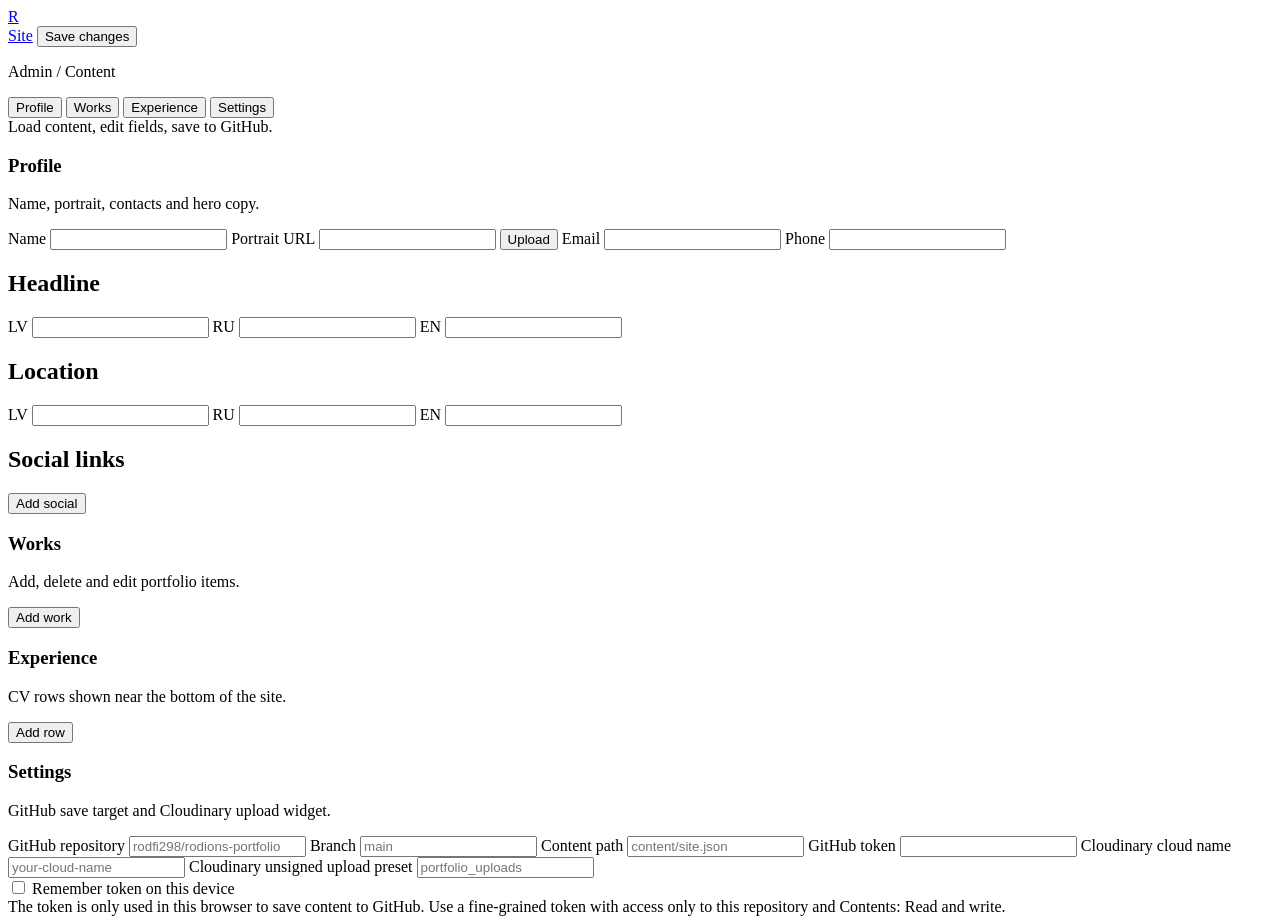
==== admin.html @ ef05d15c "Add admin.html" ====
<!doctype html>
<html lang="lv">
  <head>
    <meta charset="UTF-8" />
    <meta name="viewport" content="width=device-width, initial-scale=1.0" />
    <meta name="robots" content="noindex" />
    <meta name="theme-color" content="#ffffff" />
    <title>Admin | Rodions Timošins</title>
    <link rel="preconnect" href="https://fonts.googleapis.com" />
    <link rel="preconnect" href="https://fonts.gstatic.com" crossorigin />
    <link
      href="https://fonts.googleapis.com/css2?family=Montserrat:wght@500;600;700;800&display=swap"
      rel="stylesheet"
    />
    <link rel="stylesheet" href="admin.css" />
  </head>
  <body>
    <header class="admin-header">
      <a class="brand" href="index.html"><span>R</span></a>
      <nav>
        <a href="index.html">Site</a>
        <button type="button" id="save-top">Save changes</button>
      </nav>
    </header>

    <main class="admin-shell">
      <aside class="admin-rail" aria-label="Admin sections">
        <p>Admin / Content</p>
        <button type="button" class="is-active" data-tab="profile">Profile</button>
        <button type="button" data-tab="works">Works</button>
        <button type="button" data-tab="experience">Experience</button>
        <button type="button" data-tab="settings">Settings</button>
      </aside>

      <section class="admin-stage">
        <div class="status" id="status">Load content, edit fields, save to GitHub.</div>

        <section class="panel is-active" data-panel="profile">
          <div class="panel-head">
            <h1>Profile</h1>
            <p>Name, portrait, contacts and hero copy.</p>
          </div>

          <div class="form-grid">
            <label>
              Name
              <input data-bind="profile.name" autocomplete="name" />
            </label>
            <label>
              Portrait URL
              <span class="inline-control">
                <input data-bind="profile.portrait" data-media-target="profile.portrait" />
                <button type="button" data-upload-target="profile.portrait">Upload</button>
              </span>
            </label>
            <label>
              Email
              <input data-bind="contact.email" autocomplete="email" />
            </label>
            <label>
              Phone
              <input data-bind="contact.phone" autocomplete="tel" />
            </label>
          </div>

          <h2>Headline</h2>
          <div class="form-grid three">
            <label>LV <input data-bind="profile.headline.lv" /></label>
            <label>RU <input data-bind="profile.headline.ru" /></label>
            <label>EN <input data-bind="profile.headline.en" /></label>
          </div>

          <h2>Location</h2>
          <div class="form-grid three">
            <label>LV <input data-bind="profile.location.lv" /></label>
            <label>RU <input data-bind="profile.location.ru" /></label>
            <label>EN <input data-bind="profile.location.en" /></label>
          </div>

          <h2>Social links</h2>
          <div id="social-list" class="stack-list"></div>
          <button type="button" class="secondary" id="add-social">Add social</button>
        </section>

        <section class="panel" data-panel="works">
          <div class="panel-head split">
            <div>
              <h1>Works</h1>
              <p>Add, delete and edit portfolio items.</p>
            </div>
            <button type="button" id="add-project">Add work</button>
          </div>

          <div class="works-layout">
            <div class="project-list" id="project-list"></div>
            <article class="project-editor" id="project-editor"></article>
          </div>
        </section>

        <section class="panel" data-panel="experience">
          <div class="panel-head split">
            <div>
              <h1>Experience</h1>
              <p>CV rows shown near the bottom of the site.</p>
            </div>
            <button type="button" id="add-experience">Add row</button>
          </div>
          <div id="experience-list" class="stack-list"></div>
        </section>

        <section class="panel" data-panel="settings">
          <div class="panel-head">
            <h1>Settings</h1>
            <p>GitHub save target and Cloudinary upload widget.</p>
          </div>

          <div class="form-grid">
            <label>
              GitHub repository
              <input id="repo-input" placeholder="rodfi298/rodions-portfolio" />
            </label>
            <label>
              Branch
              <input id="branch-input" placeholder="main" />
            </label>
            <label>
              Content path
              <input id="path-input" placeholder="content/site.json" />
            </label>
            <label>
              GitHub token
              <input id="token-input" type="password" autocomplete="off" />
            </label>
            <label>
              Cloudinary cloud name
              <input data-bind="cms.cloudinaryCloudName" placeholder="your-cloud-name" />
            </label>
            <label>
              Cloudinary unsigned upload preset
              <input data-bind="cms.cloudinaryUploadPreset" placeholder="portfolio_uploads" />
            </label>
          </div>

          <label class="check-row">
            <input id="remember-token" type="checkbox" />
            Remember token on this device
          </label>

          <div class="note">
            The token is only used in this browser to save content to GitHub. Use a fine-grained
            token with access only to this repository and Contents: Read and write.
          </div>
        </section>
      </section>
    </main>

    <script src="https://upload-widget.cloudinary.com/global/all.js"></script>
    <script src="admin.js"></script>
  </body>
</html>
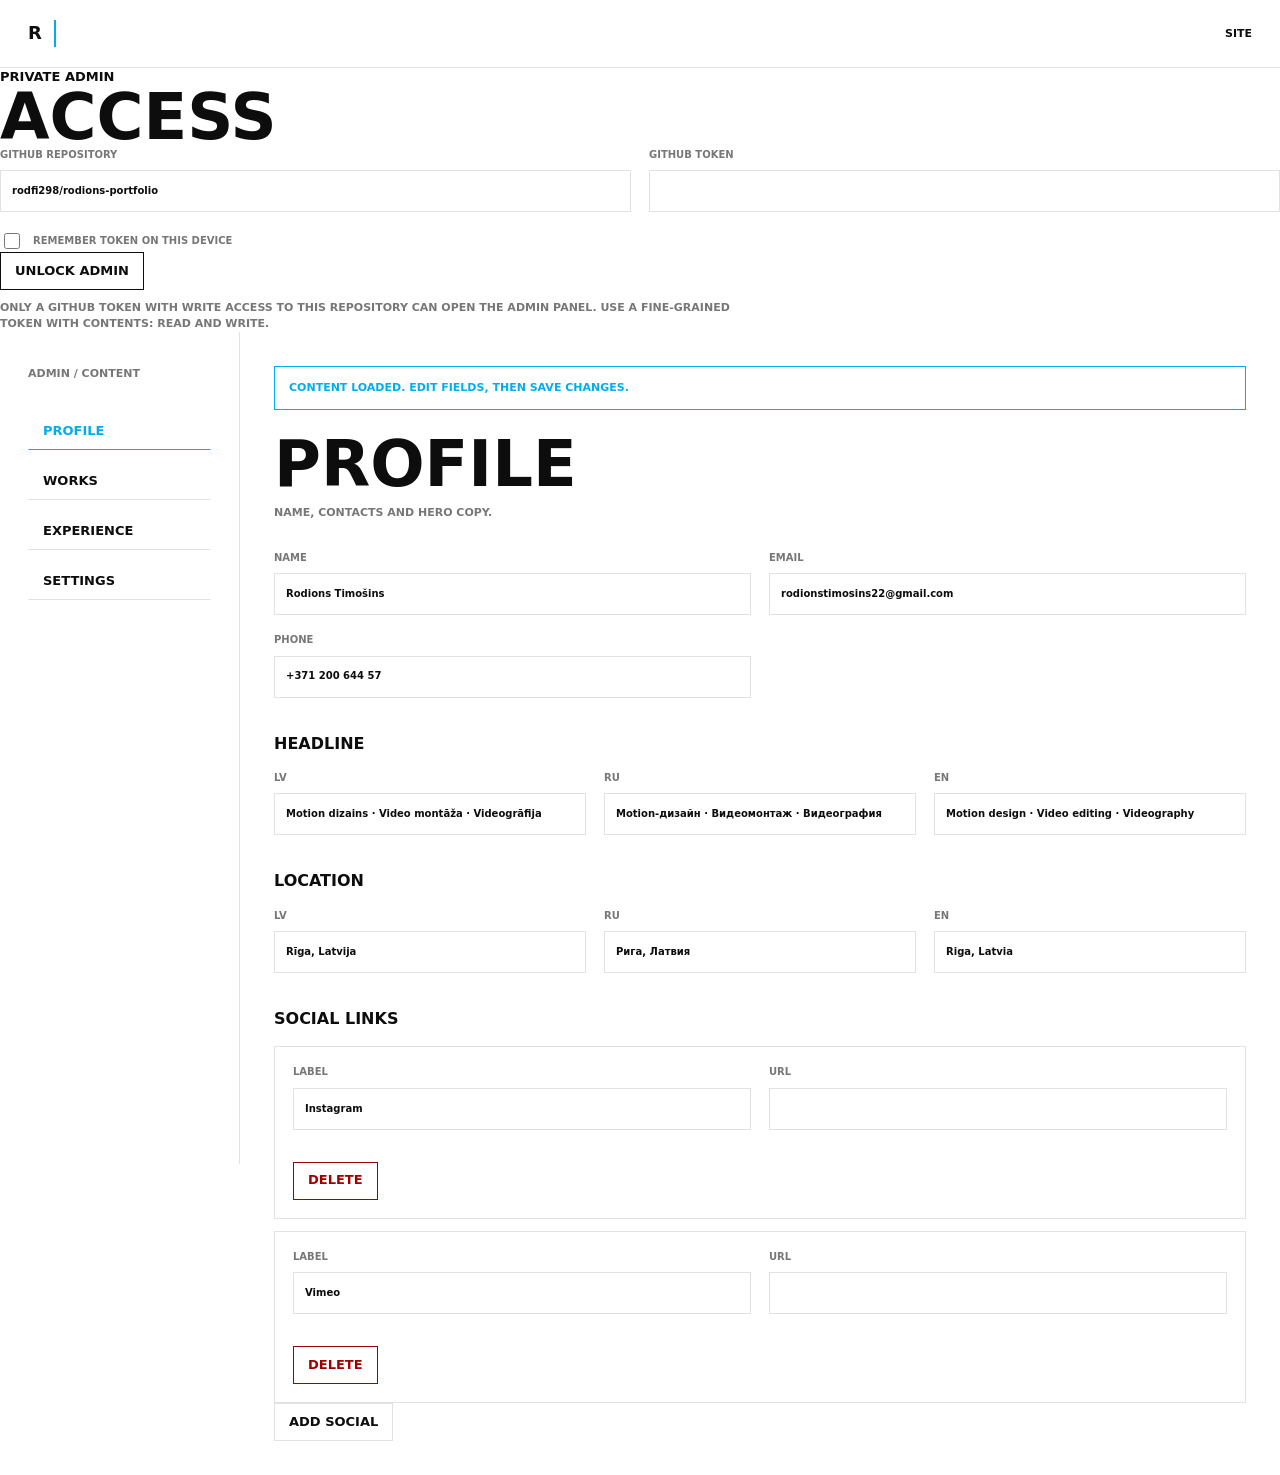
==== commit c5c75b81: "Tighten portfolio admin and responsive layout" ====
--- a/admin.html
+++ b/admin.html
@@ -19,11 +19,39 @@
       <a class="brand" href="index.html"><span>R</span></a>
       <nav>
         <a href="index.html">Site</a>
-        <button type="button" id="save-top">Save changes</button>
+        <button type="button" id="logout-button" class="secondary" hidden>Log out</button>
+        <button type="button" id="save-top" hidden>Save changes</button>
       </nav>
     </header>
 
-    <main class="admin-shell">
+    <section class="lock-screen" id="lock-screen">
+      <form class="lock-card" id="unlock-form">
+        <p>Private admin</p>
+        <h1>Access</h1>
+        <div class="form-grid">
+          <label>
+            GitHub repository
+            <input id="lock-repo" value="rodfi298/rodions-portfolio" autocomplete="off" />
+          </label>
+          <label>
+            GitHub token
+            <input id="lock-token" type="password" autocomplete="off" />
+          </label>
+        </div>
+        <label class="check-row">
+          <input id="lock-remember" type="checkbox" />
+          Remember token on this device
+        </label>
+        <button type="submit">Unlock admin</button>
+        <div class="note lock-message" id="lock-message" aria-live="polite"></div>
+        <div class="note">
+          Only a GitHub token with write access to this repository can open the admin panel. Use a
+          fine-grained token with Contents: Read and write.
+        </div>
+      </form>
+    </section>
+
+    <main class="admin-shell" id="admin-app" hidden>
       <aside class="admin-rail" aria-label="Admin sections">
         <p>Admin / Content</p>
         <button type="button" class="is-active" data-tab="profile">Profile</button>
@@ -38,20 +66,13 @@
         <section class="panel is-active" data-panel="profile">
           <div class="panel-head">
             <h1>Profile</h1>
-            <p>Name, portrait, contacts and hero copy.</p>
+            <p>Name, contacts and hero copy.</p>
           </div>
 
           <div class="form-grid">
             <label>
               Name
               <input data-bind="profile.name" autocomplete="name" />
-            </label>
-            <label>
-              Portrait URL
-              <span class="inline-control">
-                <input data-bind="profile.portrait" data-media-target="profile.portrait" />
-                <button type="button" data-upload-target="profile.portrait">Upload</button>
-              </span>
             </label>
             <label>
               Email
--- a/admin.css
+++ b/admin.css
@@ -0,0 +1,329 @@
+:root {
+  --bg: #ffffff;
+  --text: #0d0d0d;
+  --muted: #777777;
+  --line: #e2e2e2;
+  --soft: #f7f7f7;
+  --accent: #00aeef;
+  --danger: #a00000;
+}
+
+* {
+  box-sizing: border-box;
+}
+
+body {
+  margin: 0;
+  background: var(--bg);
+  color: var(--text);
+  font-family: Montserrat, ui-sans-serif, system-ui, -apple-system, BlinkMacSystemFont, "Segoe UI",
+    sans-serif;
+  font-size: 13px;
+  font-weight: 600;
+  line-height: 1.45;
+  text-transform: uppercase;
+}
+
+button,
+input,
+textarea,
+select {
+  font: inherit;
+}
+
+button {
+  min-height: 38px;
+  padding: 0 14px;
+  color: var(--text);
+  background: #ffffff;
+  border: 1px solid var(--text);
+  cursor: pointer;
+  text-transform: uppercase;
+}
+
+button:hover {
+  border-color: var(--accent);
+  color: var(--accent);
+}
+
+button.secondary {
+  border-color: var(--line);
+}
+
+button.danger {
+  border-color: var(--danger);
+  color: var(--danger);
+}
+
+a {
+  color: inherit;
+  text-decoration: none;
+}
+
+input,
+textarea,
+select {
+  width: 100%;
+  min-height: 42px;
+  padding: 10px 11px;
+  color: var(--text);
+  background: #ffffff;
+  border: 1px solid var(--line);
+  border-radius: 0;
+  outline: none;
+  text-transform: none;
+}
+
+textarea {
+  min-height: 96px;
+  resize: vertical;
+}
+
+input:focus,
+textarea:focus,
+select:focus {
+  border-color: var(--accent);
+}
+
+.admin-header {
+  position: sticky;
+  top: 0;
+  z-index: 10;
+  display: flex;
+  align-items: center;
+  justify-content: space-between;
+  min-height: 68px;
+  padding: 0 28px;
+  background: rgba(255, 255, 255, 0.95);
+  border-bottom: 1px solid var(--line);
+  backdrop-filter: blur(18px);
+}
+
+.brand {
+  display: inline-flex;
+  font-size: 18px;
+  font-weight: 800;
+}
+
+.brand span {
+  padding-right: 12px;
+  border-right: 2px solid var(--accent);
+}
+
+.admin-header nav {
+  display: flex;
+  align-items: center;
+  gap: 22px;
+  font-size: 11px;
+  font-weight: 800;
+}
+
+.admin-shell {
+  display: grid;
+  grid-template-columns: 240px minmax(0, 1fr);
+  min-height: calc(100vh - 68px);
+}
+
+.admin-rail {
+  position: sticky;
+  top: 68px;
+  align-self: start;
+  height: calc(100vh - 68px);
+  padding: 34px 28px;
+  border-right: 1px solid var(--line);
+}
+
+.admin-rail p {
+  margin: 0 0 30px;
+  color: var(--muted);
+  font-size: 11px;
+  font-weight: 800;
+}
+
+.admin-rail button {
+  display: block;
+  width: 100%;
+  margin: 0 0 12px;
+  border-color: transparent;
+  border-bottom-color: var(--line);
+  text-align: left;
+}
+
+.admin-rail button.is-active {
+  border-bottom-color: var(--accent);
+  color: var(--accent);
+}
+
+.admin-stage {
+  padding: 34px;
+}
+
+.status {
+  min-height: 42px;
+  margin-bottom: 24px;
+  padding: 13px 14px;
+  border: 1px solid var(--line);
+  color: var(--muted);
+  font-size: 11px;
+  font-weight: 800;
+}
+
+.status.is-error {
+  border-color: var(--danger);
+  color: var(--danger);
+}
+
+.status.is-ok {
+  border-color: var(--accent);
+  color: var(--accent);
+}
+
+.panel {
+  display: none;
+}
+
+.panel.is-active {
+  display: block;
+}
+
+.panel-head {
+  margin-bottom: 30px;
+}
+
+.panel-head.split {
+  display: flex;
+  align-items: start;
+  justify-content: space-between;
+  gap: 20px;
+}
+
+h1,
+h2,
+p {
+  margin: 0;
+}
+
+h1 {
+  font-size: clamp(34px, 5vw, 72px);
+  font-weight: 800;
+  line-height: 0.95;
+}
+
+h2 {
+  margin: 34px 0 16px;
+  font-size: 16px;
+  font-weight: 800;
+}
+
+.panel-head p,
+.note {
+  max-width: 760px;
+  margin-top: 10px;
+  color: var(--muted);
+  font-size: 11px;
+  font-weight: 700;
+}
+
+.form-grid {
+  display: grid;
+  grid-template-columns: repeat(2, minmax(0, 1fr));
+  gap: 18px;
+}
+
+.form-grid.three {
+  grid-template-columns: repeat(3, minmax(0, 1fr));
+}
+
+label {
+  display: grid;
+  gap: 8px;
+  color: var(--muted);
+  font-size: 10px;
+  font-weight: 800;
+}
+
+.inline-control {
+  display: grid;
+  grid-template-columns: minmax(0, 1fr) auto;
+  gap: 8px;
+}
+
+.check-row {
+  display: flex;
+  align-items: center;
+  gap: 10px;
+  margin-top: 18px;
+}
+
+.check-row input {
+  width: 16px;
+  min-height: 16px;
+}
+
+.works-layout {
+  display: grid;
+  grid-template-columns: minmax(190px, 270px) minmax(0, 1fr);
+  gap: 24px;
+}
+
+.project-list {
+  display: grid;
+  align-content: start;
+  gap: 8px;
+}
+
+.project-list button {
+  display: grid;
+  min-height: 54px;
+  border-color: var(--line);
+  text-align: left;
+}
+
+.project-list button.is-active {
+  border-color: var(--accent);
+  color: var(--accent);
+}
+
+.project-editor,
+.stack-item {
+  padding: 18px;
+  border: 1px solid var(--line);
+}
+
+.project-actions,
+.row-actions {
+  display: flex;
+  flex-wrap: wrap;
+  gap: 10px;
+  margin-top: 18px;
+}
+
+.stack-list {
+  display: grid;
+  gap: 12px;
+}
+
+.stack-item {
+  display: grid;
+  gap: 14px;
+}
+
+@media (max-width: 860px) {
+  .admin-shell,
+  .works-layout,
+  .form-grid,
+  .form-grid.three {
+    grid-template-columns: 1fr;
+  }
+
+  .admin-rail {
+    position: static;
+    height: auto;
+    border-right: 0;
+    border-bottom: 1px solid var(--line);
+  }
+
+  .admin-stage {
+    padding: 24px 16px;
+  }
+}
